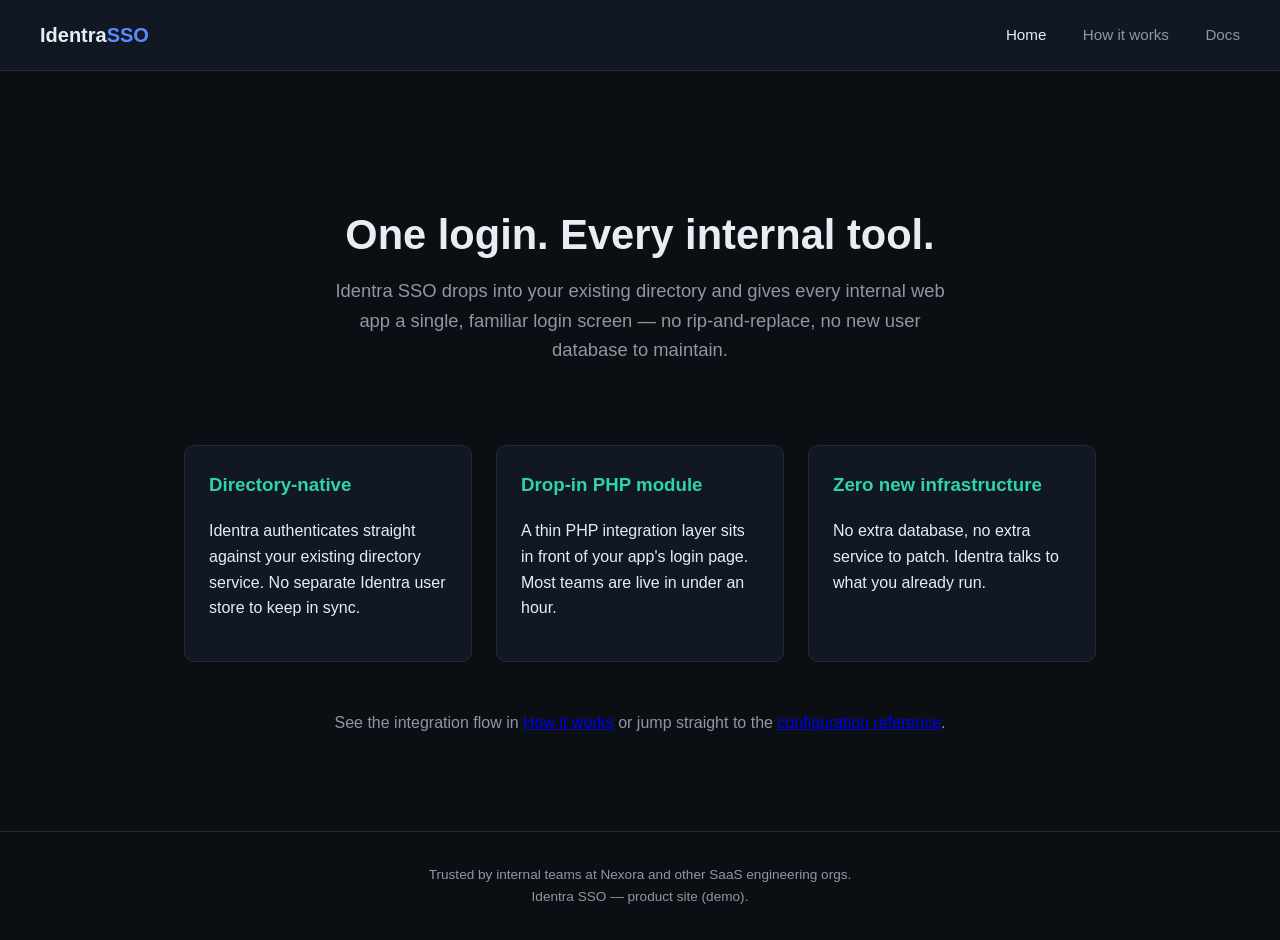
==== index.html @ 4fa5c7ed "Add Identra SSO product site" ====
<!doctype html>
<html lang="en">
<head>
<meta charset="utf-8">
<meta name="viewport" content="width=device-width, initial-scale=1">
<title>Identra SSO — Single Sign-On for Internal Teams</title>
<link rel="stylesheet" href="style.css">
</head>
<body>
<header>
  <a class="brand" href="index.html">Identra<span>SSO</span></a>
  <nav>
    <a href="index.html" class="active">Home</a>
    <a href="how-it-works.html">How it works</a>
    <a href="docs.html">Docs</a>
  </nav>
</header>

<main>
  <section class="hero">
    <h1>One login. Every internal tool.</h1>
    <p>Identra SSO drops into your existing directory and gives every internal
    web app a single, familiar login screen — no rip-and-replace, no new
    user database to maintain.</p>
  </section>

  <section class="cards">
    <div class="card">
      <h3>Directory-native</h3>
      <p>Identra authenticates straight against your existing directory
      service. No separate Identra user store to keep in sync.</p>
    </div>
    <div class="card">
      <h3>Drop-in PHP module</h3>
      <p>A thin PHP integration layer sits in front of your app's login
      page. Most teams are live in under an hour.</p>
    </div>
    <div class="card">
      <h3>Zero new infrastructure</h3>
      <p>No extra database, no extra service to patch. Identra talks to
      what you already run.</p>
    </div>
  </section>

  <section style="margin-top:3rem; text-align:center;">
    <p style="color:var(--muted)">See the integration flow in
    <a href="how-it-works.html">How it works</a> or jump straight to the
    <a href="docs.html">configuration reference</a>.</p>
  </section>
</main>

<footer>
  Trusted by internal teams at Nexora and other SaaS engineering orgs.
  <br>Identra SSO — product site (demo).
</footer>
</body>
</html>
---- style.css ----
:root {
  --bg: #0b0f14;
  --bg-alt: #121823;
  --fg: #e6edf3;
  --muted: #8b98a5;
  --accent: #5b8cff;
  --accent-2: #2fd3a8;
  --border: #22293a;
}

* { box-sizing: border-box; }

body {
  margin: 0;
  background: var(--bg);
  color: var(--fg);
  font-family: -apple-system, "Segoe UI", Roboto, Helvetica, Arial, sans-serif;
  line-height: 1.6;
}

header {
  display: flex;
  align-items: center;
  justify-content: space-between;
  padding: 1.2rem 2.5rem;
  border-bottom: 1px solid var(--border);
  background: var(--bg-alt);
}

.brand { font-weight: 700; font-size: 1.25rem; color: var(--fg); text-decoration: none; }
.brand span { color: var(--accent); }

nav a {
  color: var(--muted);
  text-decoration: none;
  margin-left: 2rem;
  font-size: 0.95rem;
}
nav a:hover, nav a.active { color: var(--fg); }

main { max-width: 960px; margin: 0 auto; padding: 3rem 1.5rem 5rem; }

.hero { text-align: center; padding: 3rem 0 2rem; }
.hero h1 { font-size: 2.6rem; margin-bottom: 0.5rem; }
.hero p { color: var(--muted); font-size: 1.15rem; max-width: 640px; margin: 0 auto; }

.cards {
  display: grid;
  grid-template-columns: repeat(auto-fit, minmax(240px, 1fr));
  gap: 1.5rem;
  margin-top: 3rem;
}

.card {
  background: var(--bg-alt);
  border: 1px solid var(--border);
  border-radius: 10px;
  padding: 1.5rem;
}
.card h3 { margin-top: 0; color: var(--accent-2); }

.steps { display: flex; flex-direction: column; gap: 2rem; margin-top: 2rem; }
.step { display: flex; gap: 1.5rem; }
.step .num {
  flex-shrink: 0;
  width: 2.5rem; height: 2.5rem;
  border-radius: 50%;
  background: var(--accent);
  color: #fff;
  display: flex; align-items: center; justify-content: center;
  font-weight: 700;
}

pre, code {
  font-family: "SF Mono", Consolas, Menlo, monospace;
  font-size: 0.9rem;
}

pre {
  background: #090d12;
  border: 1px solid var(--border);
  border-radius: 8px;
  padding: 1rem 1.25rem;
  overflow-x: auto;
  color: #c9d6e3;
}

table {
  width: 100%;
  border-collapse: collapse;
  margin-top: 1rem;
}
th, td {
  text-align: left;
  padding: 0.6rem 0.8rem;
  border-bottom: 1px solid var(--border);
  font-size: 0.92rem;
}
th { color: var(--muted); font-weight: 600; }

footer {
  text-align: center;
  color: var(--muted);
  font-size: 0.85rem;
  padding: 2rem 0;
  border-top: 1px solid var(--border);
}
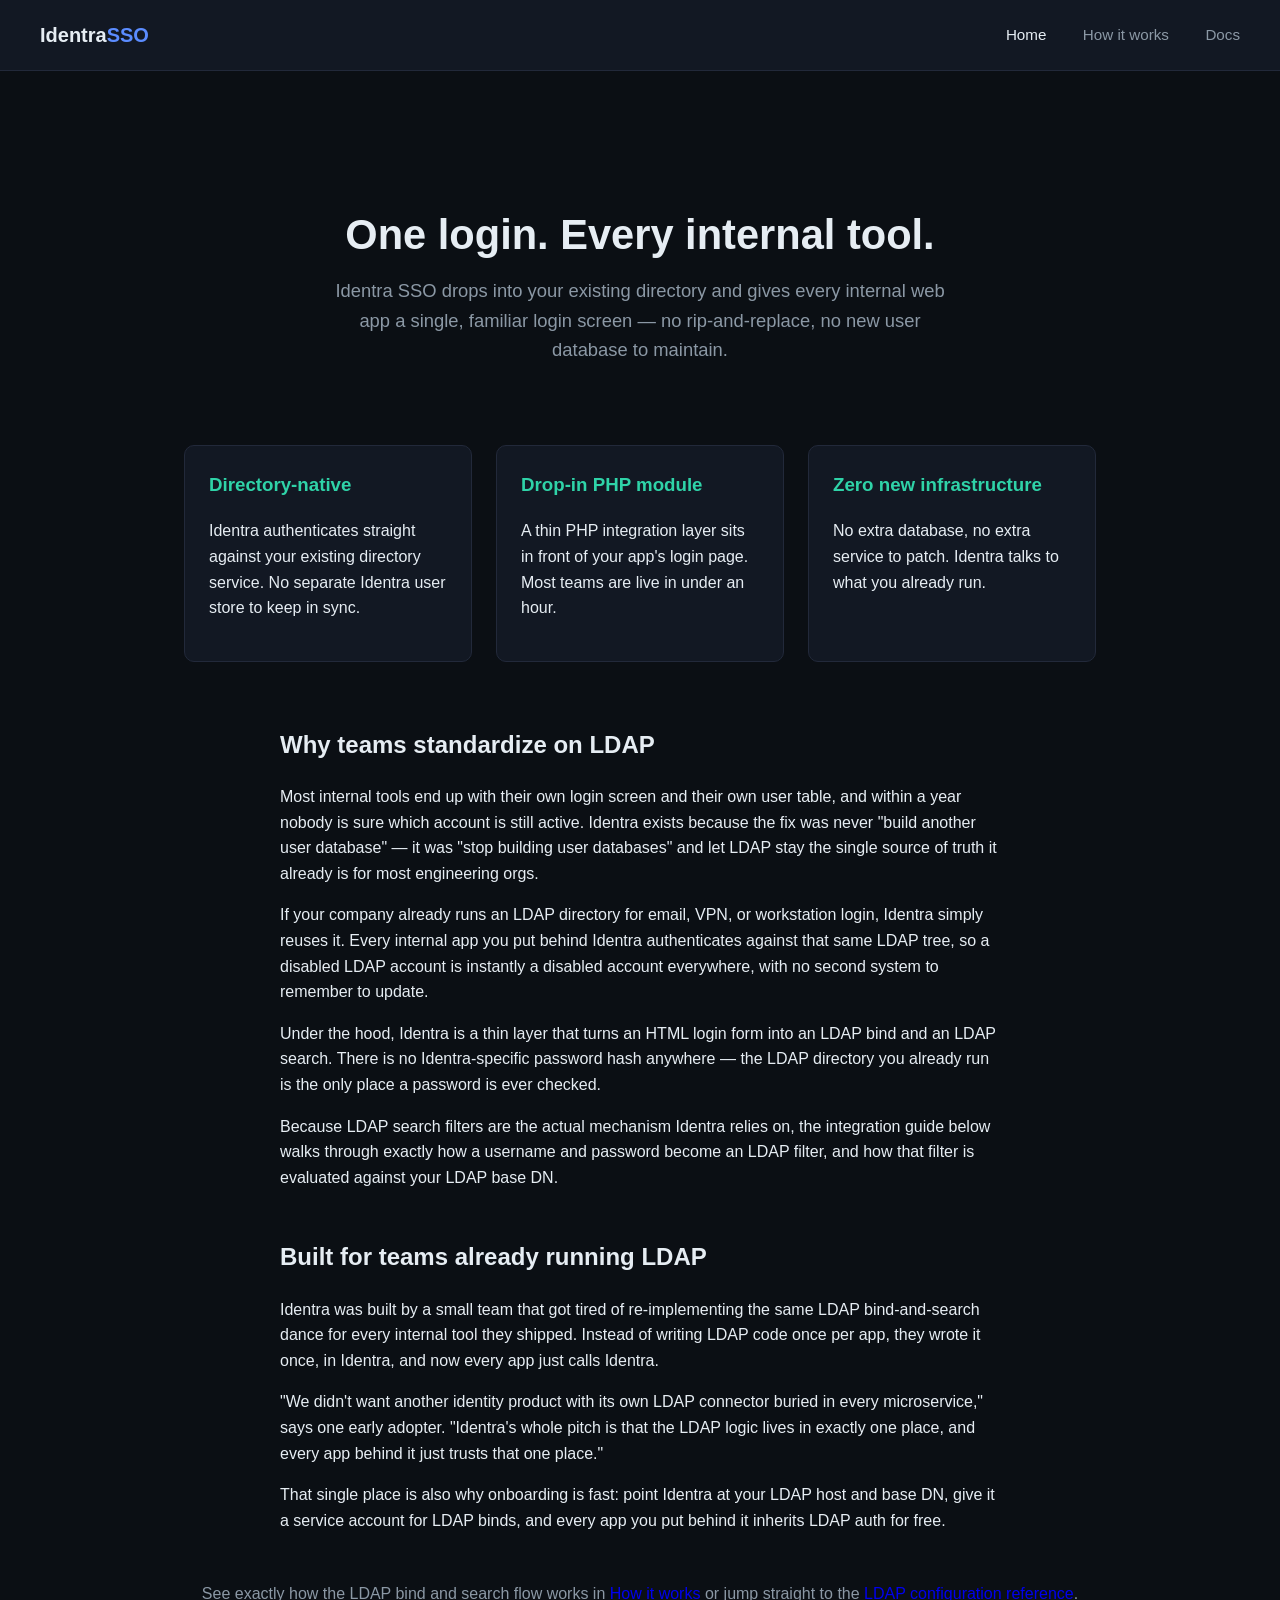
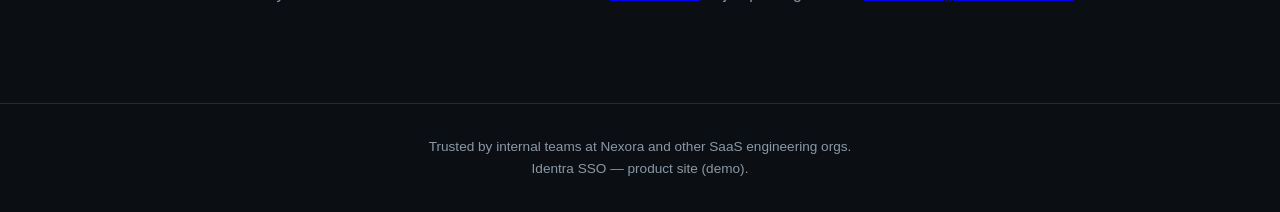
==== commit 888bb80f: "Expand pages with more LDAP-focused content" ====
--- a/index.html
+++ b/index.html
@@ -42,10 +42,53 @@
     </div>
   </section>
 
+  <section style="max-width:720px; margin:4rem auto 0;">
+    <h2>Why teams standardize on LDAP</h2>
+    <p>Most internal tools end up with their own login screen and their own
+    user table, and within a year nobody is sure which account is still
+    active. Identra exists because the fix was never "build another user
+    database" — it was "stop building user databases" and let LDAP stay the
+    single source of truth it already is for most engineering orgs.</p>
+
+    <p>If your company already runs an LDAP directory for email, VPN, or
+    workstation login, Identra simply reuses it. Every internal app you put
+    behind Identra authenticates against that same LDAP tree, so a disabled
+    LDAP account is instantly a disabled account everywhere, with no second
+    system to remember to update.</p>
+
+    <p>Under the hood, Identra is a thin layer that turns an HTML login form
+    into an LDAP bind and an LDAP search. There is no Identra-specific
+    password hash anywhere — the LDAP directory you already run is the only
+    place a password is ever checked.</p>
+
+    <p>Because LDAP search filters are the actual mechanism Identra relies
+    on, the integration guide below walks through exactly how a username
+    and password become an LDAP filter, and how that filter is evaluated
+    against your LDAP base DN.</p>
+  </section>
+
+  <section style="max-width:720px; margin:3rem auto 0;">
+    <h2>Built for teams already running LDAP</h2>
+    <p>Identra was built by a small team that got tired of re-implementing
+    the same LDAP bind-and-search dance for every internal tool they shipped.
+    Instead of writing LDAP code once per app, they wrote it once, in
+    Identra, and now every app just calls Identra.</p>
+
+    <p>"We didn't want another identity product with its own LDAP
+    connector buried in every microservice," says one early adopter.
+    "Identra's whole pitch is that the LDAP logic lives in exactly one
+    place, and every app behind it just trusts that one place."</p>
+
+    <p>That single place is also why onboarding is fast: point Identra at
+    your LDAP host and base DN, give it a service account for LDAP binds,
+    and every app you put behind it inherits LDAP auth for free.</p>
+  </section>
+
   <section style="margin-top:3rem; text-align:center;">
-    <p style="color:var(--muted)">See the integration flow in
+    <p style="color:var(--muted)">See exactly how the LDAP bind and search
+    flow works in
     <a href="how-it-works.html">How it works</a> or jump straight to the
-    <a href="docs.html">configuration reference</a>.</p>
+    <a href="docs.html">LDAP configuration reference</a>.</p>
   </section>
 </main>
 
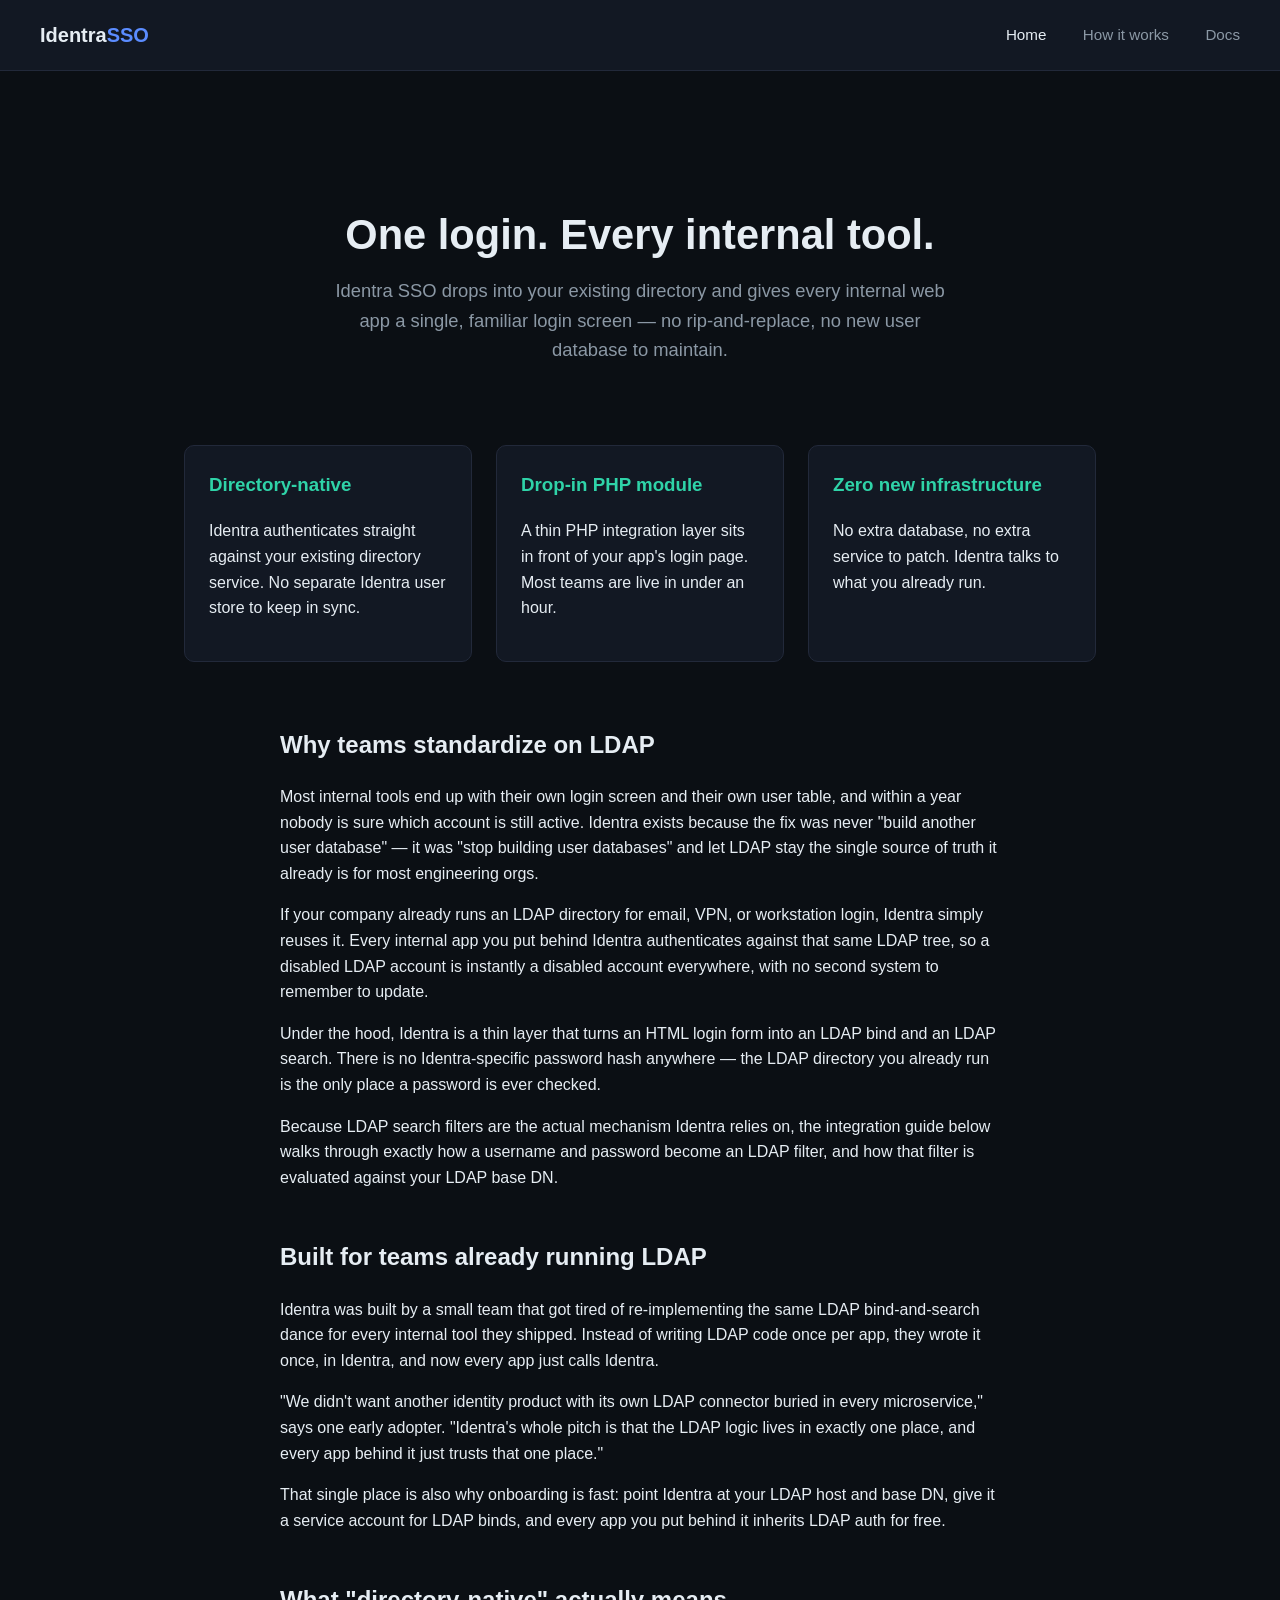
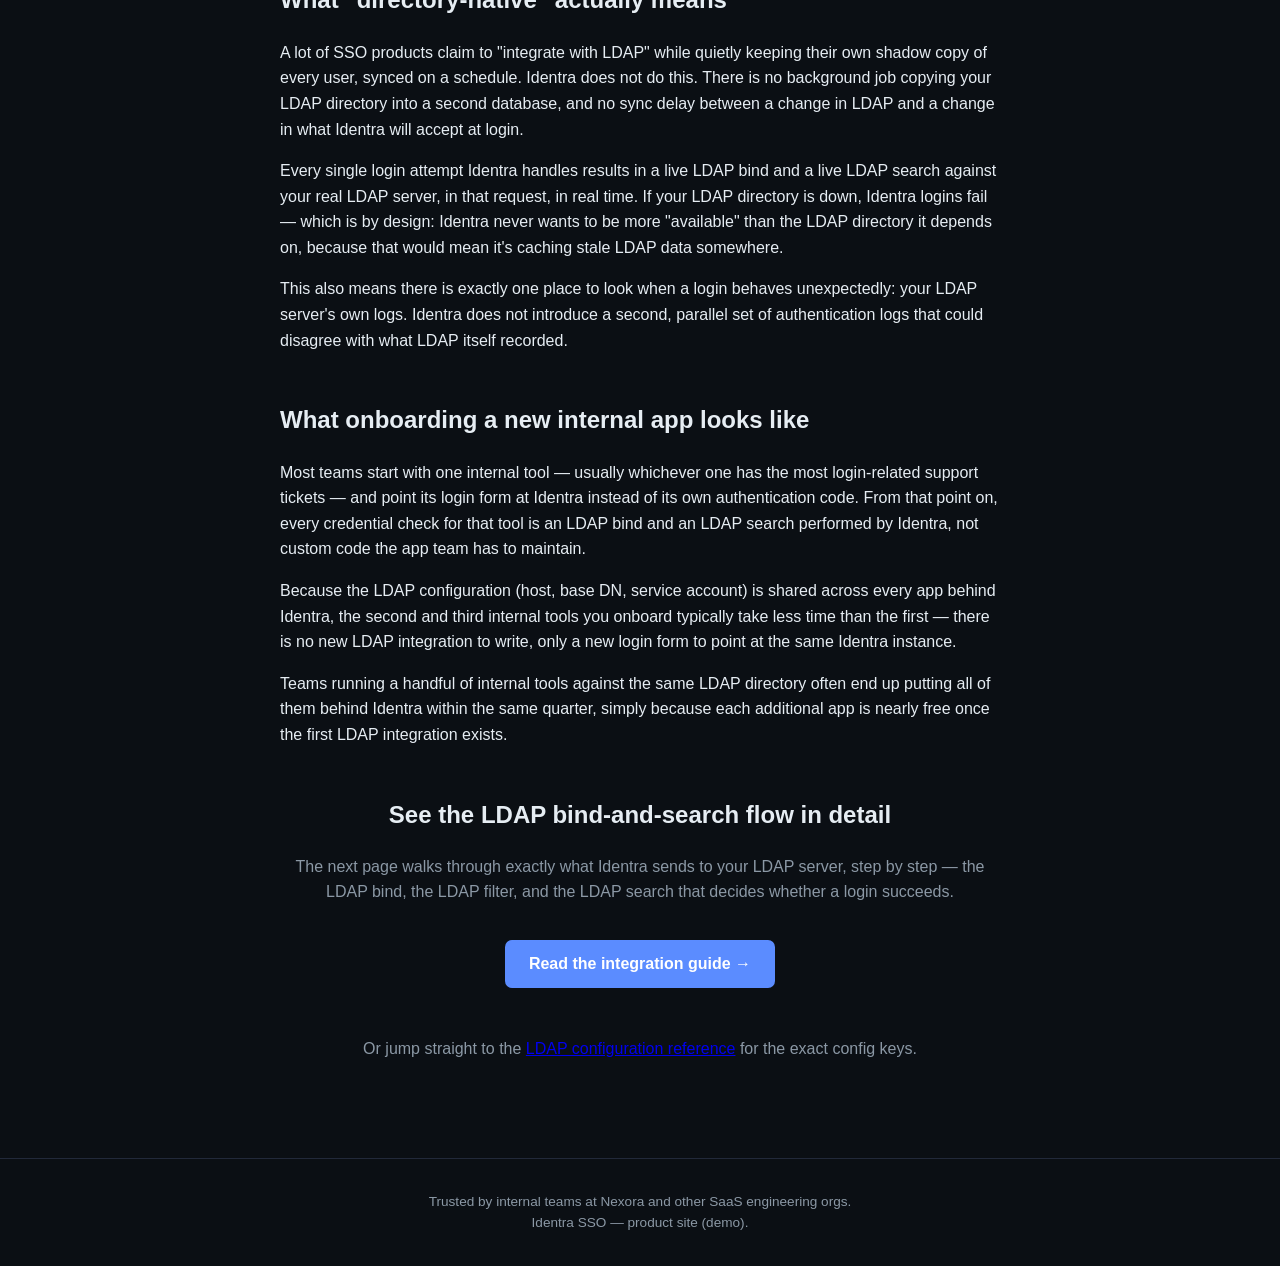
==== commit 59ffe09e: "Lengthen homepage with more LDAP content and a clickable CTA button" ====
--- a/index.html
+++ b/index.html
@@ -84,11 +84,59 @@
     and every app you put behind it inherits LDAP auth for free.</p>
   </section>
 
+  <section style="max-width:720px; margin:3rem auto 0;">
+    <h2>What "directory-native" actually means</h2>
+    <p>A lot of SSO products claim to "integrate with LDAP" while quietly
+    keeping their own shadow copy of every user, synced on a schedule.
+    Identra does not do this. There is no background job copying your LDAP
+    directory into a second database, and no sync delay between a change in
+    LDAP and a change in what Identra will accept at login.</p>
+
+    <p>Every single login attempt Identra handles results in a live LDAP
+    bind and a live LDAP search against your real LDAP server, in that
+    request, in real time. If your LDAP directory is down, Identra logins
+    fail — which is by design: Identra never wants to be more "available"
+    than the LDAP directory it depends on, because that would mean it's
+    caching stale LDAP data somewhere.</p>
+
+    <p>This also means there is exactly one place to look when a login
+    behaves unexpectedly: your LDAP server's own logs. Identra does not
+    introduce a second, parallel set of authentication logs that could
+    disagree with what LDAP itself recorded.</p>
+  </section>
+
+  <section style="max-width:720px; margin:3rem auto 0;">
+    <h2>What onboarding a new internal app looks like</h2>
+    <p>Most teams start with one internal tool — usually whichever one has
+    the most login-related support tickets — and point its login form at
+    Identra instead of its own authentication code. From that point on,
+    every credential check for that tool is an LDAP bind and an LDAP search
+    performed by Identra, not custom code the app team has to maintain.</p>
+
+    <p>Because the LDAP configuration (host, base DN, service account) is
+    shared across every app behind Identra, the second and third internal
+    tools you onboard typically take less time than the first — there is no
+    new LDAP integration to write, only a new login form to point at the
+    same Identra instance.</p>
+
+    <p>Teams running a handful of internal tools against the same LDAP
+    directory often end up putting all of them behind Identra within the
+    same quarter, simply because each additional app is nearly free once
+    the first LDAP integration exists.</p>
+  </section>
+
+  <section style="max-width:720px; margin:3rem auto 0; text-align:center;">
+    <h2>See the LDAP bind-and-search flow in detail</h2>
+    <p style="color:var(--muted)">The next page walks through exactly what
+    Identra sends to your LDAP server, step by step — the LDAP bind, the
+    LDAP filter, and the LDAP search that decides whether a login succeeds.</p>
+    <a href="how-it-works.html" class="btn-cta">Read the integration guide →</a>
+  </section>
+
   <section style="margin-top:3rem; text-align:center;">
-    <p style="color:var(--muted)">See exactly how the LDAP bind and search
-    flow works in
-    <a href="how-it-works.html">How it works</a> or jump straight to the
-    <a href="docs.html">LDAP configuration reference</a>.</p>
+    <p style="color:var(--muted)">Or jump straight to the
+    <a href="docs.html">LDAP configuration reference</a> for the exact
+    config keys.</p>
   </section>
 </main>
 
--- a/style.css
+++ b/style.css
@@ -59,6 +59,18 @@
 }
 .card h3 { margin-top: 0; color: var(--accent-2); }
 
+.btn-cta {
+  display: inline-block;
+  margin-top: 1.2rem;
+  padding: 0.7rem 1.5rem;
+  background: var(--accent);
+  color: #fff;
+  border-radius: 7px;
+  font-weight: 600;
+  text-decoration: none;
+}
+.btn-cta:hover { background: #4877e8; }
+
 .steps { display: flex; flex-direction: column; gap: 2rem; margin-top: 2rem; }
 .step { display: flex; gap: 1.5rem; }
 .step .num {
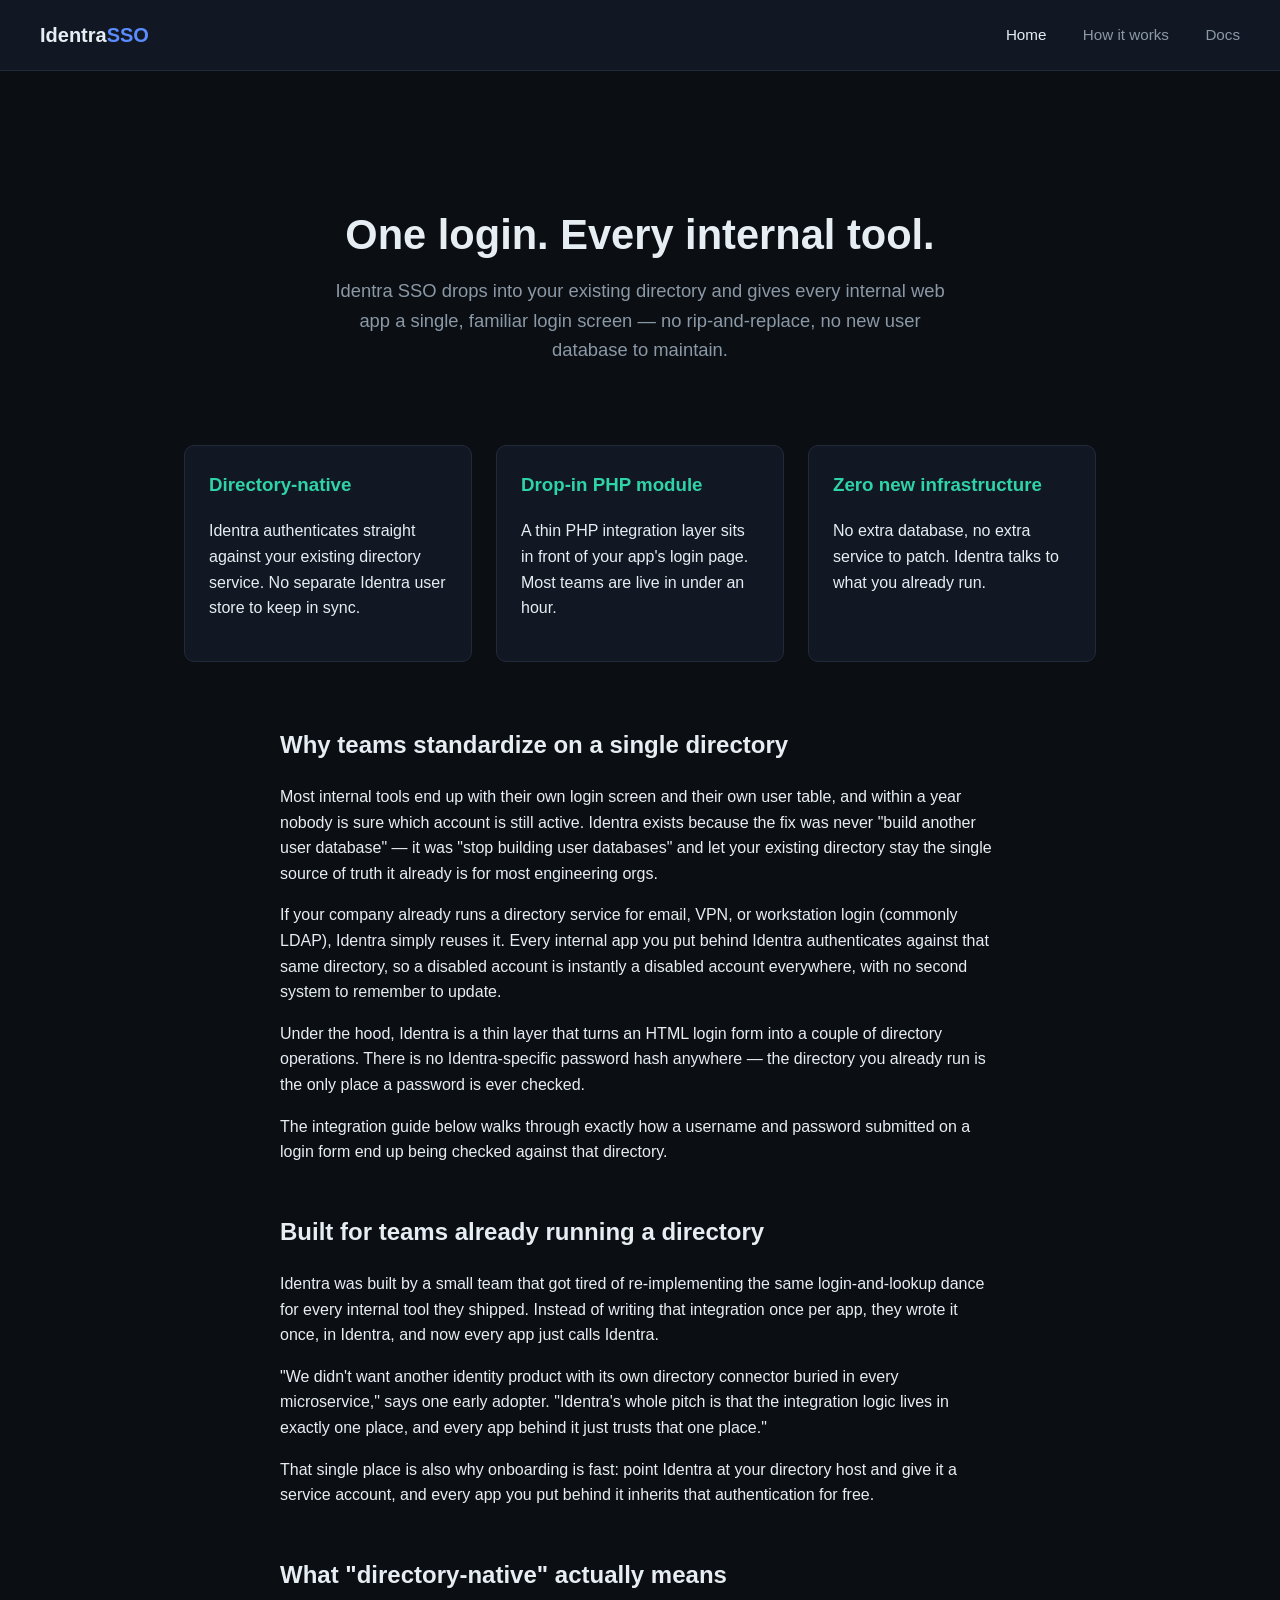
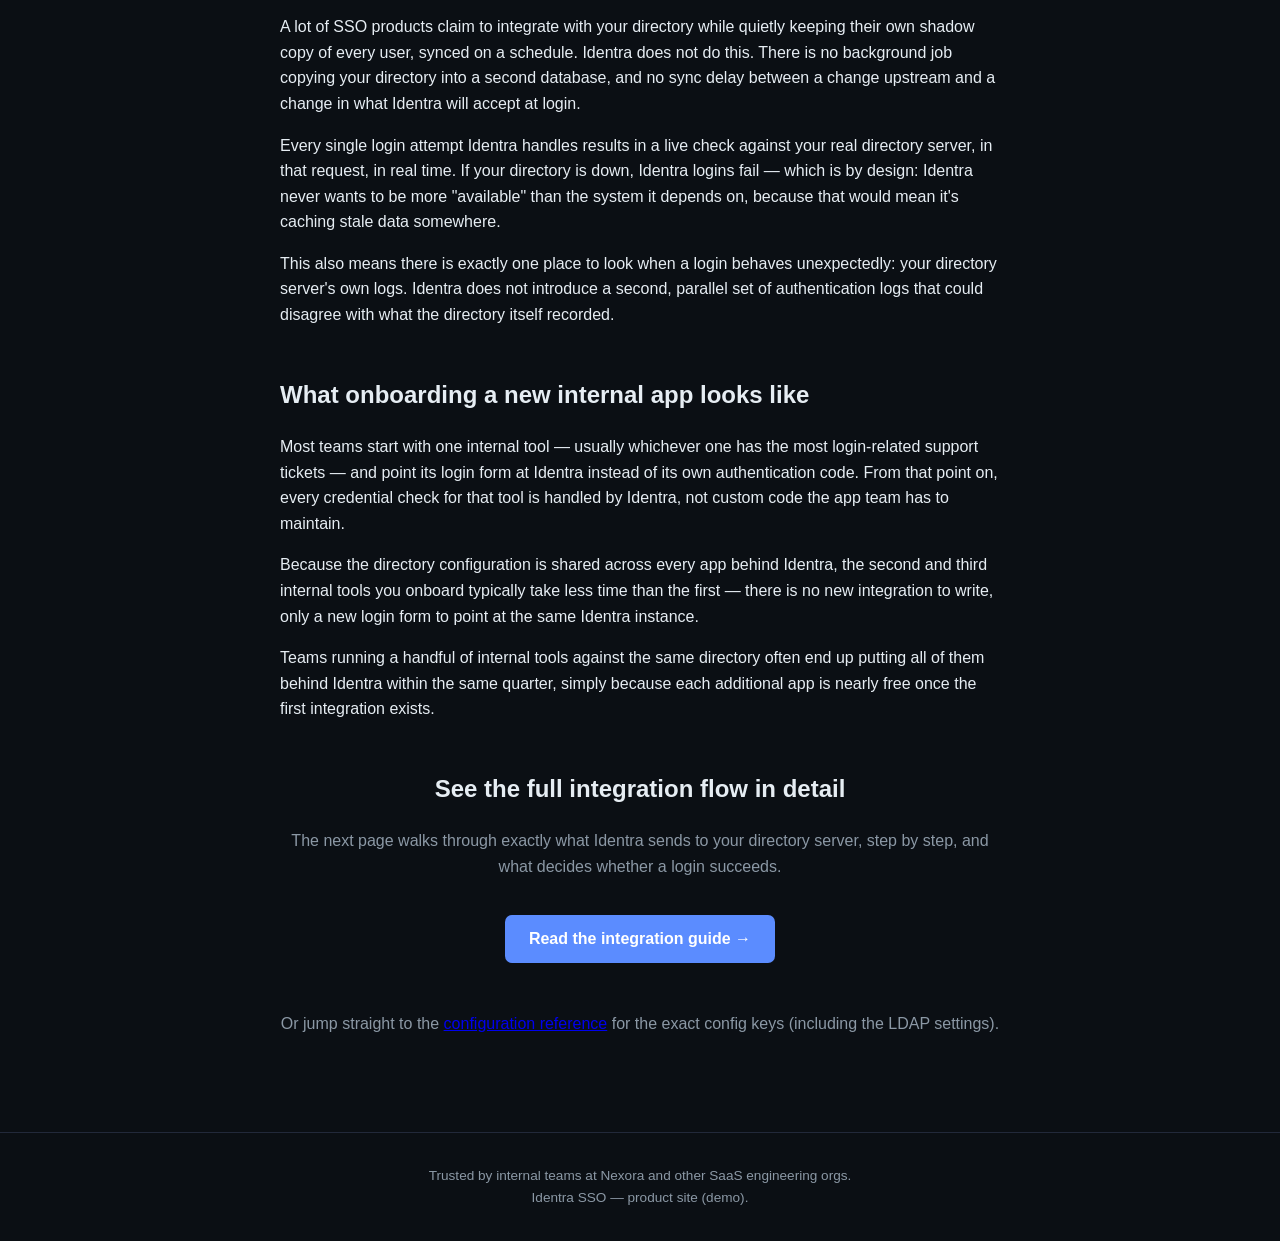
==== commit 384466da: "De-emphasize LDAP wording on homepage, generalize to 'directory'" ====
--- a/index.html
+++ b/index.html
@@ -43,66 +43,65 @@
   </section>
 
   <section style="max-width:720px; margin:4rem auto 0;">
-    <h2>Why teams standardize on LDAP</h2>
+    <h2>Why teams standardize on a single directory</h2>
     <p>Most internal tools end up with their own login screen and their own
     user table, and within a year nobody is sure which account is still
     active. Identra exists because the fix was never "build another user
-    database" — it was "stop building user databases" and let LDAP stay the
-    single source of truth it already is for most engineering orgs.</p>
+    database" — it was "stop building user databases" and let your existing
+    directory stay the single source of truth it already is for most
+    engineering orgs.</p>
 
-    <p>If your company already runs an LDAP directory for email, VPN, or
-    workstation login, Identra simply reuses it. Every internal app you put
-    behind Identra authenticates against that same LDAP tree, so a disabled
-    LDAP account is instantly a disabled account everywhere, with no second
-    system to remember to update.</p>
+    <p>If your company already runs a directory service for email, VPN, or
+    workstation login (commonly LDAP), Identra simply reuses it. Every
+    internal app you put behind Identra authenticates against that same
+    directory, so a disabled account is instantly a disabled account
+    everywhere, with no second system to remember to update.</p>
 
     <p>Under the hood, Identra is a thin layer that turns an HTML login form
-    into an LDAP bind and an LDAP search. There is no Identra-specific
-    password hash anywhere — the LDAP directory you already run is the only
+    into a couple of directory operations. There is no Identra-specific
+    password hash anywhere — the directory you already run is the only
     place a password is ever checked.</p>
 
-    <p>Because LDAP search filters are the actual mechanism Identra relies
-    on, the integration guide below walks through exactly how a username
-    and password become an LDAP filter, and how that filter is evaluated
-    against your LDAP base DN.</p>
+    <p>The integration guide below walks through exactly how a username and
+    password submitted on a login form end up being checked against that
+    directory.</p>
   </section>
 
   <section style="max-width:720px; margin:3rem auto 0;">
-    <h2>Built for teams already running LDAP</h2>
+    <h2>Built for teams already running a directory</h2>
     <p>Identra was built by a small team that got tired of re-implementing
-    the same LDAP bind-and-search dance for every internal tool they shipped.
-    Instead of writing LDAP code once per app, they wrote it once, in
+    the same login-and-lookup dance for every internal tool they shipped.
+    Instead of writing that integration once per app, they wrote it once, in
     Identra, and now every app just calls Identra.</p>
 
-    <p>"We didn't want another identity product with its own LDAP
+    <p>"We didn't want another identity product with its own directory
     connector buried in every microservice," says one early adopter.
-    "Identra's whole pitch is that the LDAP logic lives in exactly one
-    place, and every app behind it just trusts that one place."</p>
+    "Identra's whole pitch is that the integration logic lives in exactly
+    one place, and every app behind it just trusts that one place."</p>
 
     <p>That single place is also why onboarding is fast: point Identra at
-    your LDAP host and base DN, give it a service account for LDAP binds,
-    and every app you put behind it inherits LDAP auth for free.</p>
+    your directory host and give it a service account, and every app you
+    put behind it inherits that authentication for free.</p>
   </section>
 
   <section style="max-width:720px; margin:3rem auto 0;">
     <h2>What "directory-native" actually means</h2>
-    <p>A lot of SSO products claim to "integrate with LDAP" while quietly
-    keeping their own shadow copy of every user, synced on a schedule.
-    Identra does not do this. There is no background job copying your LDAP
-    directory into a second database, and no sync delay between a change in
-    LDAP and a change in what Identra will accept at login.</p>
+    <p>A lot of SSO products claim to integrate with your directory while
+    quietly keeping their own shadow copy of every user, synced on a
+    schedule. Identra does not do this. There is no background job copying
+    your directory into a second database, and no sync delay between a
+    change upstream and a change in what Identra will accept at login.</p>
 
-    <p>Every single login attempt Identra handles results in a live LDAP
-    bind and a live LDAP search against your real LDAP server, in that
-    request, in real time. If your LDAP directory is down, Identra logins
-    fail — which is by design: Identra never wants to be more "available"
-    than the LDAP directory it depends on, because that would mean it's
-    caching stale LDAP data somewhere.</p>
+    <p>Every single login attempt Identra handles results in a live check
+    against your real directory server, in that request, in real time. If
+    your directory is down, Identra logins fail — which is by design:
+    Identra never wants to be more "available" than the system it depends
+    on, because that would mean it's caching stale data somewhere.</p>
 
     <p>This also means there is exactly one place to look when a login
-    behaves unexpectedly: your LDAP server's own logs. Identra does not
-    introduce a second, parallel set of authentication logs that could
-    disagree with what LDAP itself recorded.</p>
+    behaves unexpectedly: your directory server's own logs. Identra does
+    not introduce a second, parallel set of authentication logs that could
+    disagree with what the directory itself recorded.</p>
   </section>
 
   <section style="max-width:720px; margin:3rem auto 0;">
@@ -110,33 +109,32 @@
     <p>Most teams start with one internal tool — usually whichever one has
     the most login-related support tickets — and point its login form at
     Identra instead of its own authentication code. From that point on,
-    every credential check for that tool is an LDAP bind and an LDAP search
-    performed by Identra, not custom code the app team has to maintain.</p>
+    every credential check for that tool is handled by Identra, not custom
+    code the app team has to maintain.</p>
 
-    <p>Because the LDAP configuration (host, base DN, service account) is
-    shared across every app behind Identra, the second and third internal
-    tools you onboard typically take less time than the first — there is no
-    new LDAP integration to write, only a new login form to point at the
-    same Identra instance.</p>
+    <p>Because the directory configuration is shared across every app
+    behind Identra, the second and third internal tools you onboard
+    typically take less time than the first — there is no new integration
+    to write, only a new login form to point at the same Identra instance.</p>
 
-    <p>Teams running a handful of internal tools against the same LDAP
-    directory often end up putting all of them behind Identra within the
-    same quarter, simply because each additional app is nearly free once
-    the first LDAP integration exists.</p>
+    <p>Teams running a handful of internal tools against the same directory
+    often end up putting all of them behind Identra within the same
+    quarter, simply because each additional app is nearly free once the
+    first integration exists.</p>
   </section>
 
   <section style="max-width:720px; margin:3rem auto 0; text-align:center;">
-    <h2>See the LDAP bind-and-search flow in detail</h2>
+    <h2>See the full integration flow in detail</h2>
     <p style="color:var(--muted)">The next page walks through exactly what
-    Identra sends to your LDAP server, step by step — the LDAP bind, the
-    LDAP filter, and the LDAP search that decides whether a login succeeds.</p>
+    Identra sends to your directory server, step by step, and what decides
+    whether a login succeeds.</p>
     <a href="how-it-works.html" class="btn-cta">Read the integration guide →</a>
   </section>
 
   <section style="margin-top:3rem; text-align:center;">
     <p style="color:var(--muted)">Or jump straight to the
-    <a href="docs.html">LDAP configuration reference</a> for the exact
-    config keys.</p>
+    <a href="docs.html">configuration reference</a> for the exact config
+    keys (including the LDAP settings).</p>
   </section>
 </main>
 
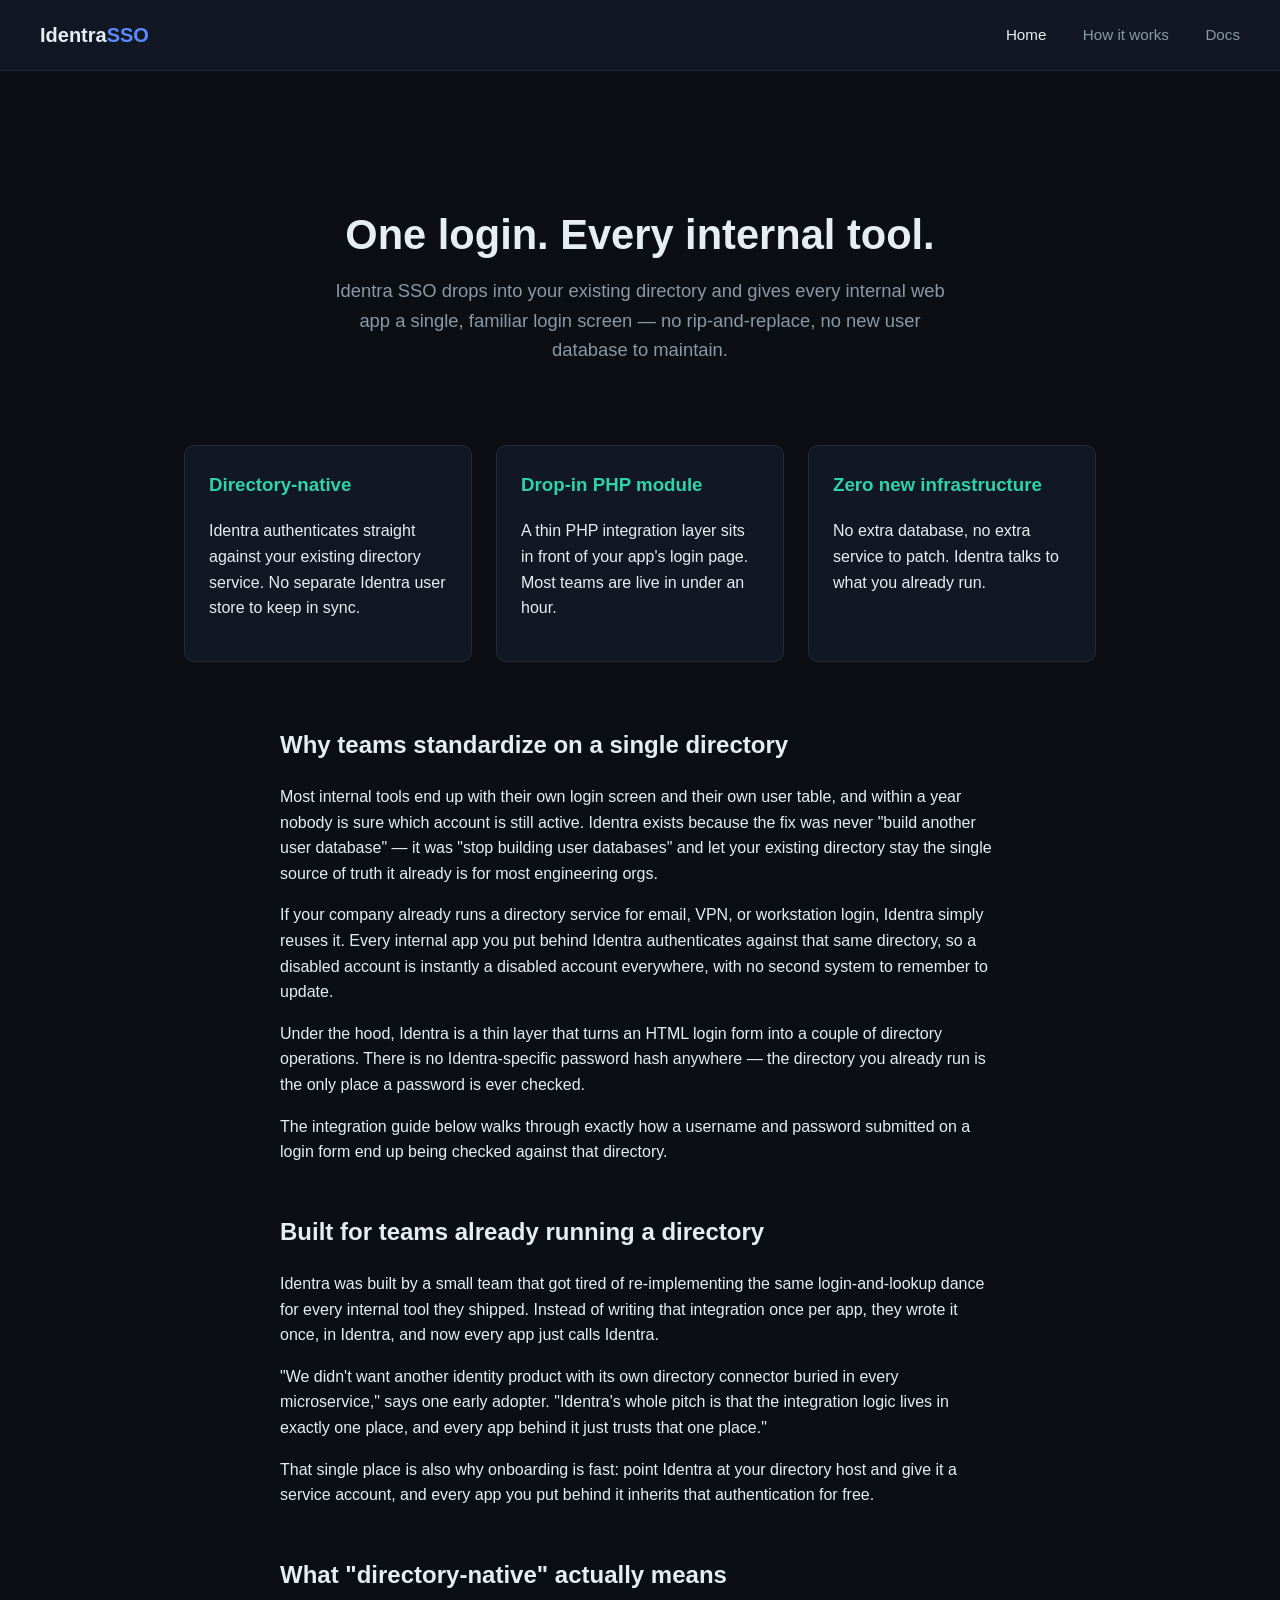
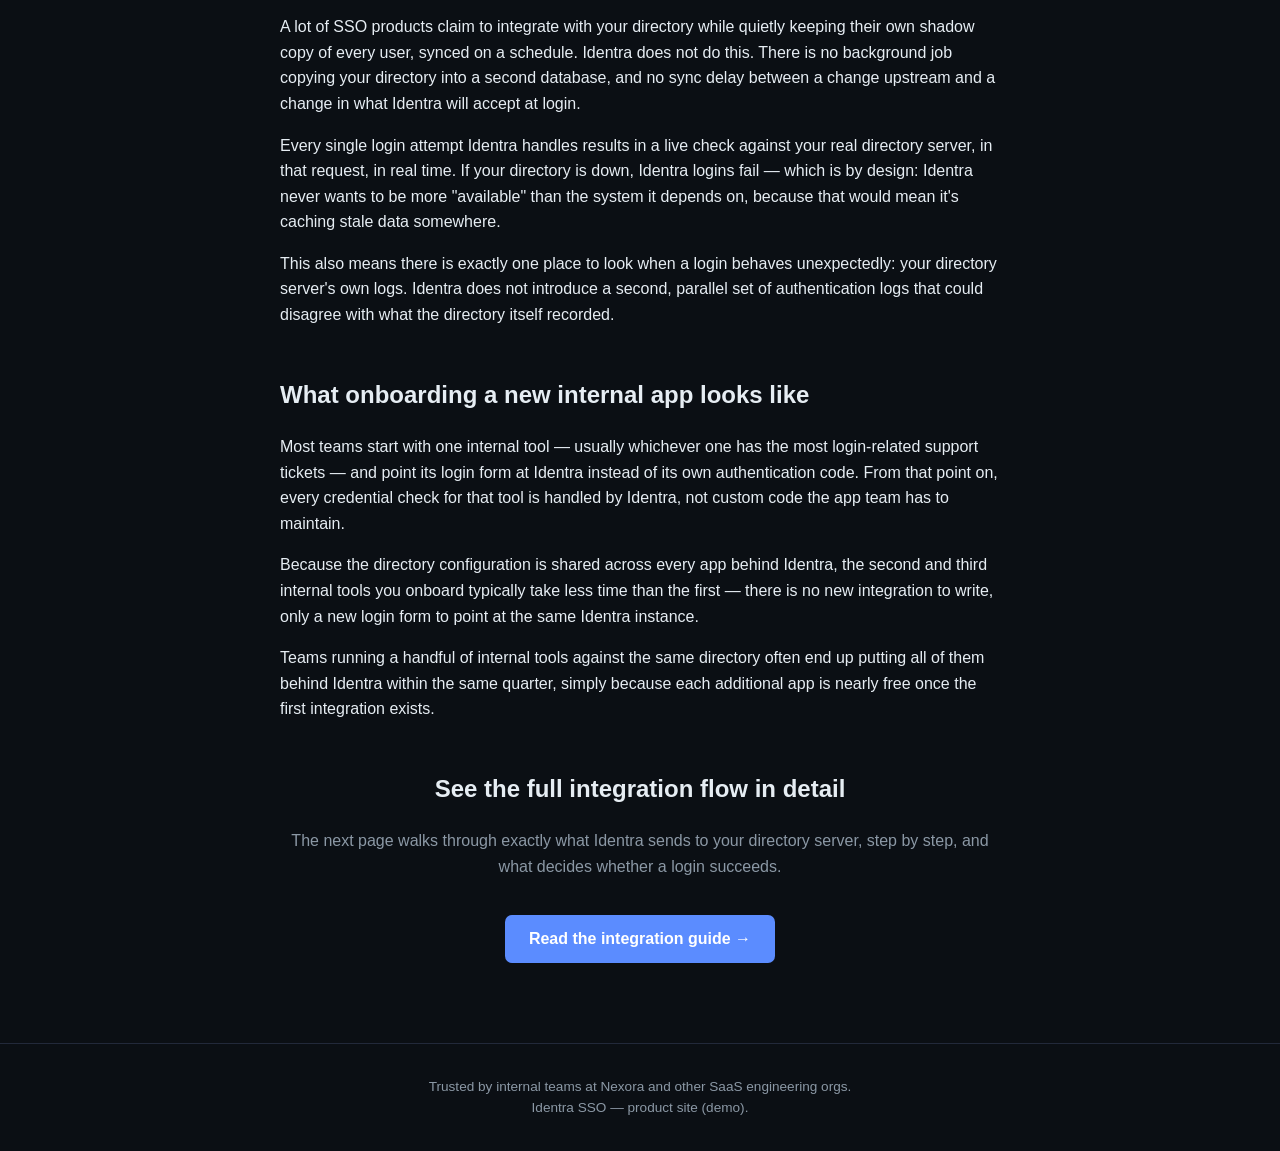
==== commit d8e6c181: "Remove LDAP wording from homepage entirely, drop docs link section" ====
--- a/index.html
+++ b/index.html
@@ -52,10 +52,10 @@
     engineering orgs.</p>
 
     <p>If your company already runs a directory service for email, VPN, or
-    workstation login (commonly LDAP), Identra simply reuses it. Every
-    internal app you put behind Identra authenticates against that same
-    directory, so a disabled account is instantly a disabled account
-    everywhere, with no second system to remember to update.</p>
+    workstation login, Identra simply reuses it. Every internal app you put
+    behind Identra authenticates against that same directory, so a disabled
+    account is instantly a disabled account everywhere, with no second
+    system to remember to update.</p>
 
     <p>Under the hood, Identra is a thin layer that turns an HTML login form
     into a couple of directory operations. There is no Identra-specific
@@ -130,12 +130,6 @@
     whether a login succeeds.</p>
     <a href="how-it-works.html" class="btn-cta">Read the integration guide →</a>
   </section>
-
-  <section style="margin-top:3rem; text-align:center;">
-    <p style="color:var(--muted)">Or jump straight to the
-    <a href="docs.html">configuration reference</a> for the exact config
-    keys (including the LDAP settings).</p>
-  </section>
 </main>
 
 <footer>
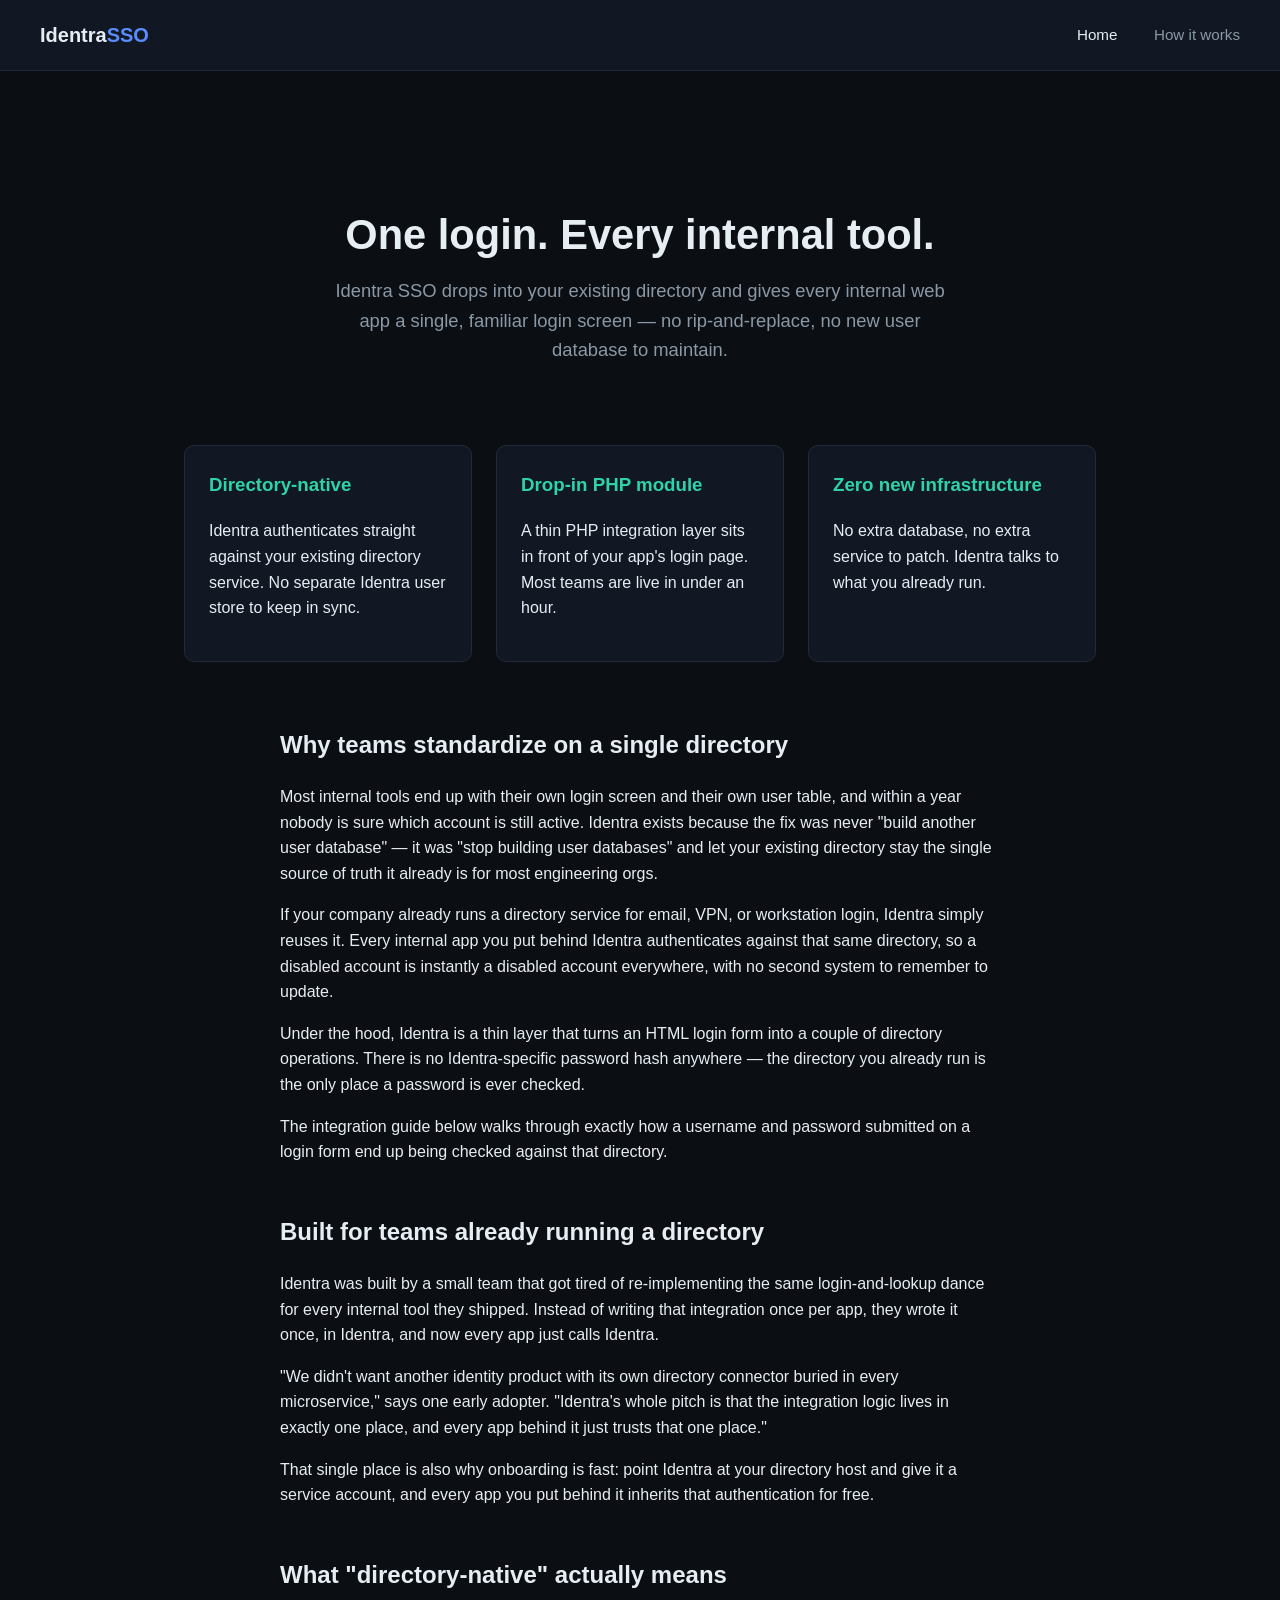
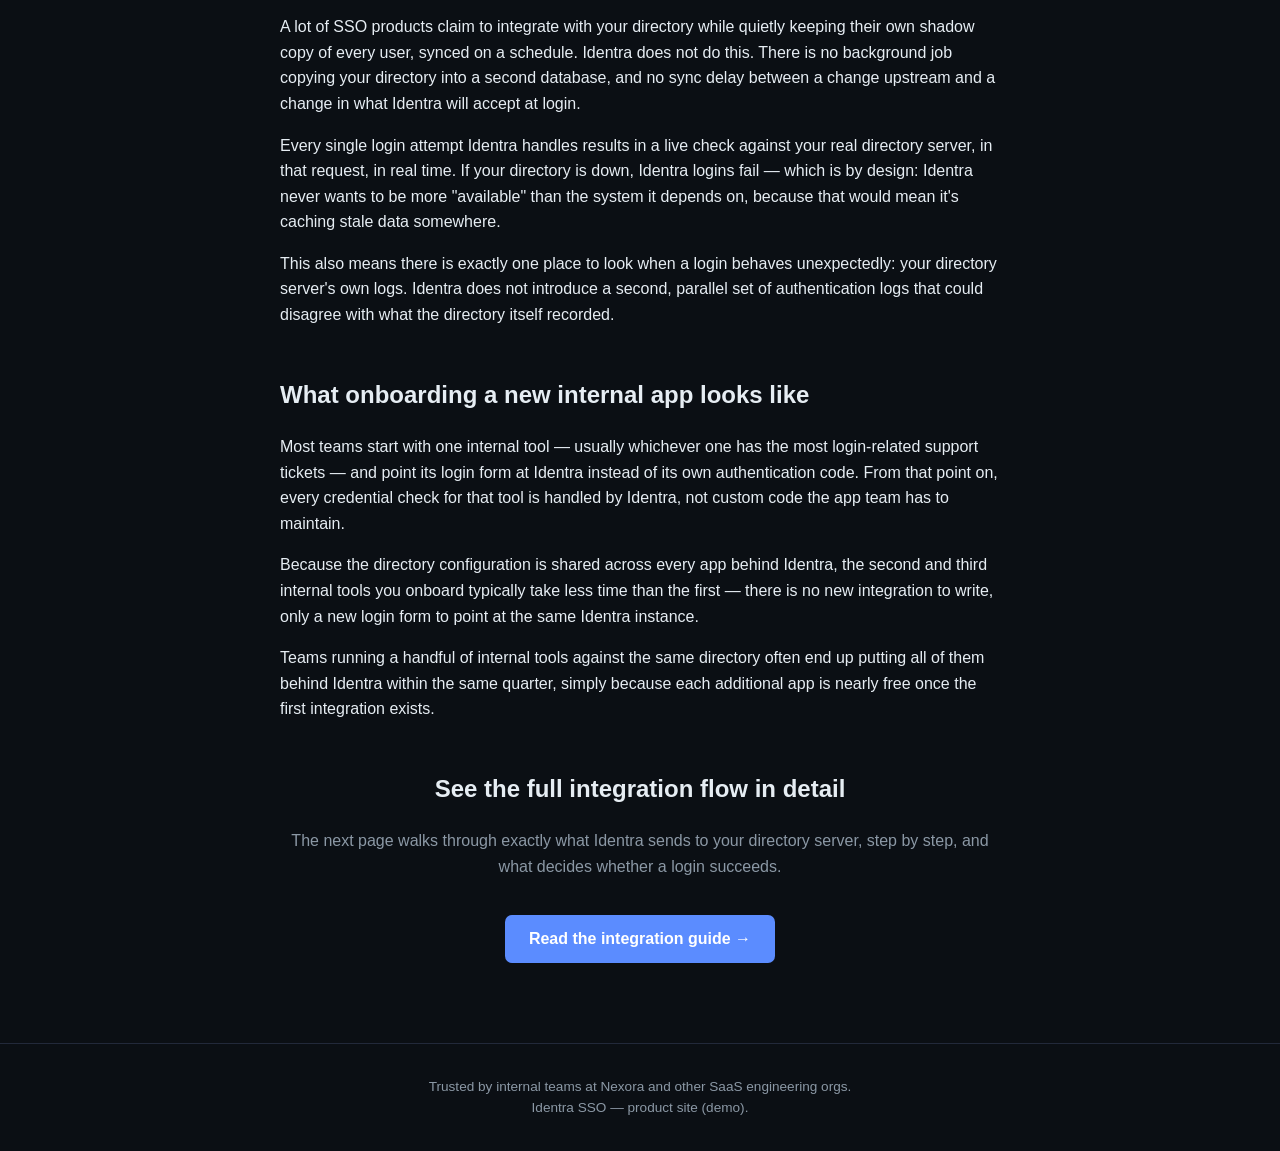
==== commit 63062790: "Remove docs page and all links to it" ====
--- a/index.html
+++ b/index.html
@@ -12,7 +12,6 @@
   <nav>
     <a href="index.html" class="active">Home</a>
     <a href="how-it-works.html">How it works</a>
-    <a href="docs.html">Docs</a>
   </nav>
 </header>
 
